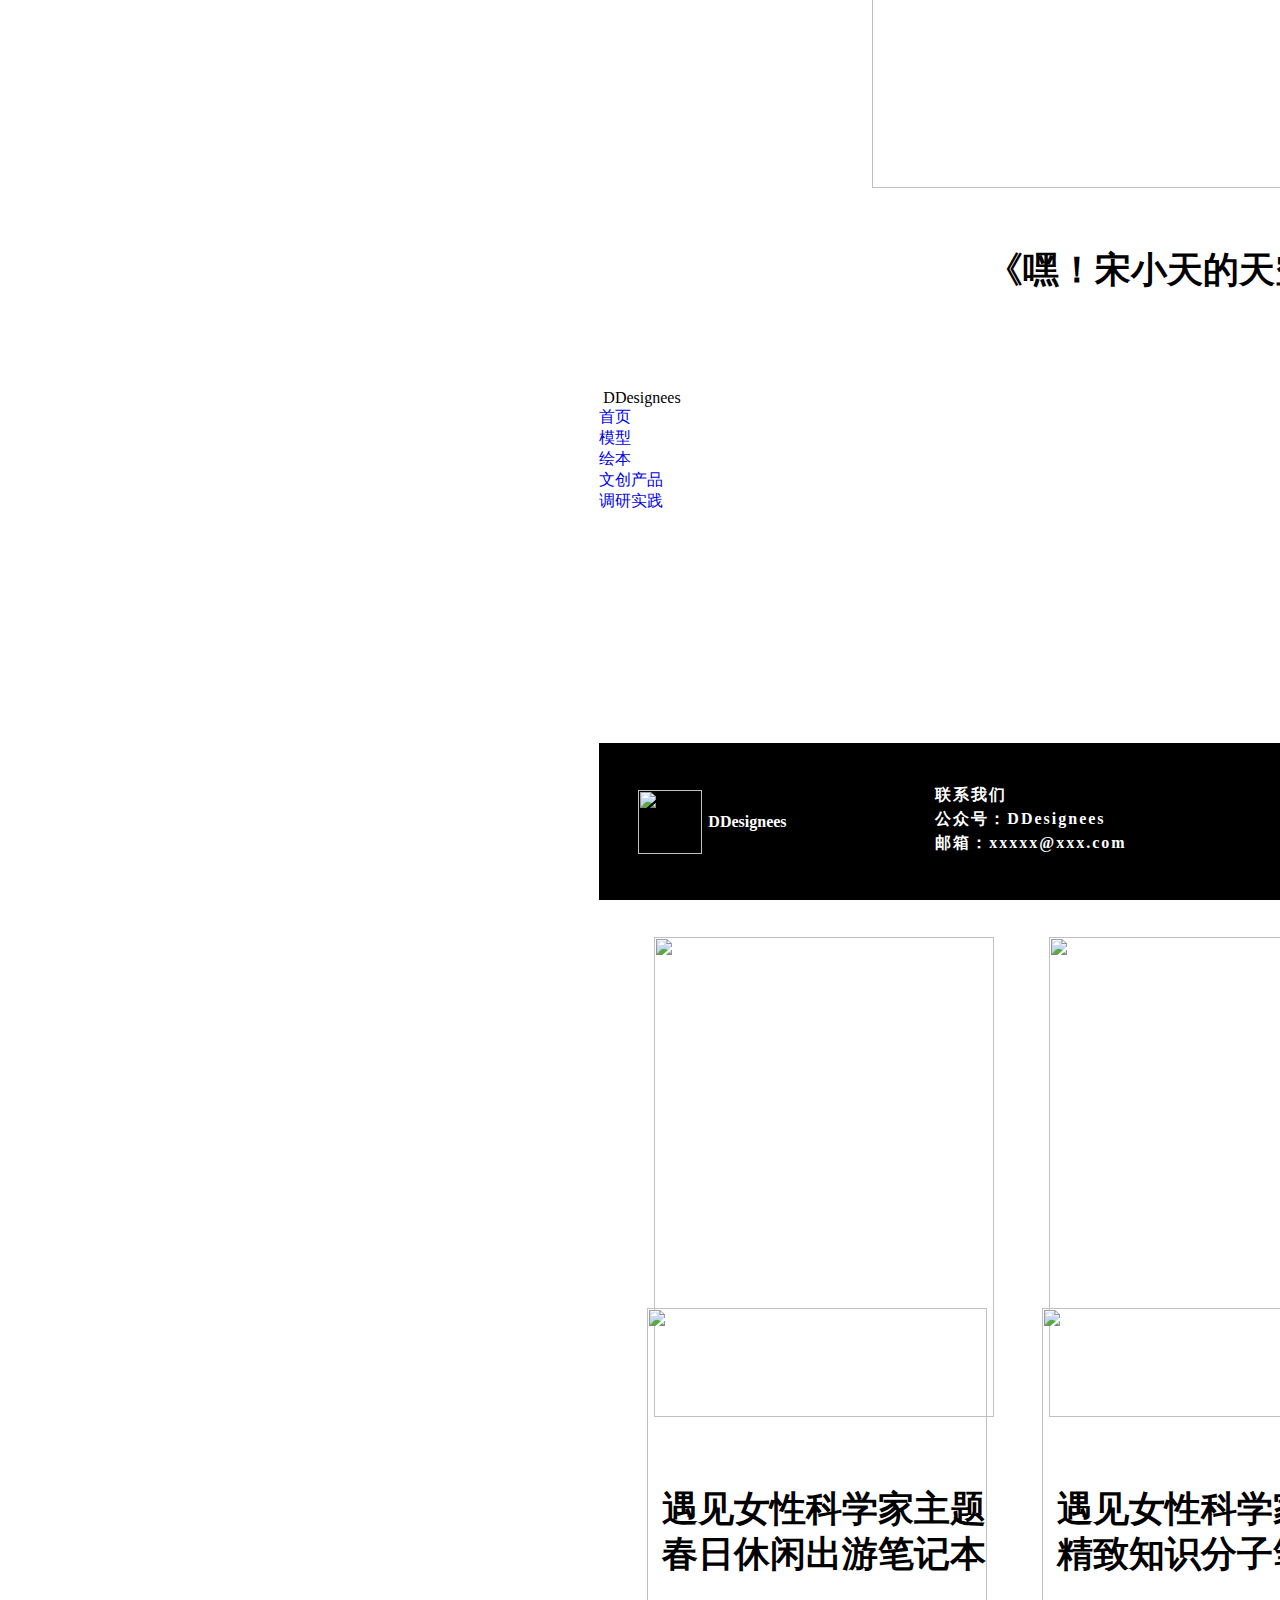
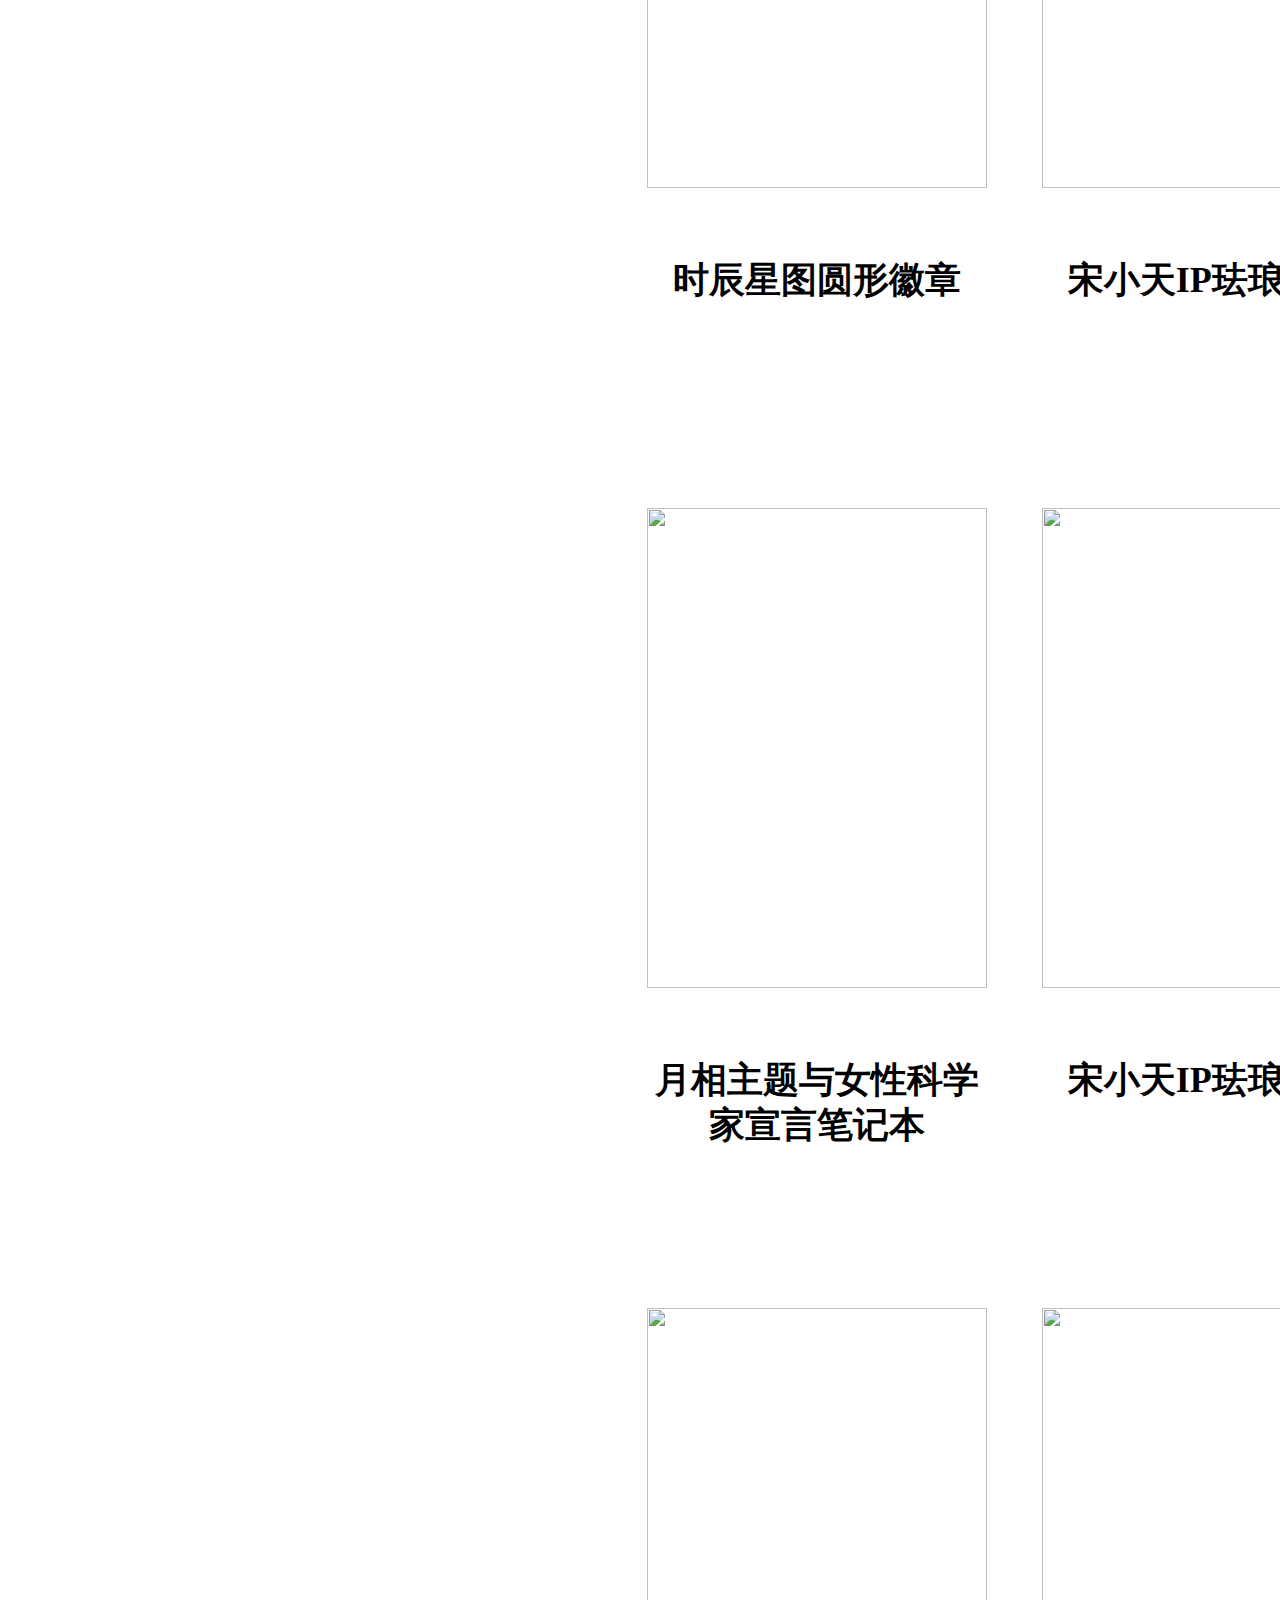
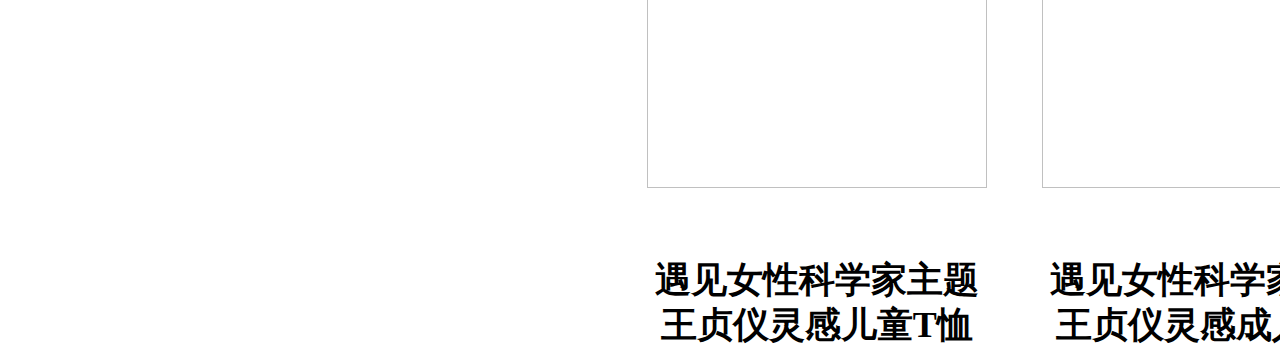
==== merch.html @ 80d99777 "Add files via upload" ====
<!DOCTYPE html>
<html lang="en">

<head>
    <meta charset="UTF-8">
    <meta http-equiv="X-UA-Compatible" content="IE=edge">
    <meta name="viewport" content="width=device-width, initial-scale=1.0">
    <title>文创产品</title>
    <link rel="stylesheet" href="./css/nav.css">
    <link rel="stylesheet" href="./css/all.css">
    <style>
        * {
            padding: 0px;
            margin: 0px;
            list-style: none;
            bottom: 0;
            text-decoration: none;
        }
        body{
            display: flex;
            justify-content: center;
            align-items: center;
            height: 100vh;
            background-color: rgb(255, 255, 255);
        }
        body .shell-main-nav ul .nav-box {
            left: 240px;
        }

        body .shell-main {
            margin-bottom: 0;
        }

        body .shell-main-nav {
            margin-bottom: 0;
        }
        body .shell-main-footer {
            /* min-height: 100%; */
            /* height:100% */
            margin-top: 4000px;
            margin-bottom: 0px;
            bottom: 0px;
            position: sticky;
            height: 144px;
            padding: 0px;
            /* background-color: black; */
        }
        
        body .shell-main-footer .container{
            width: 100%;
            bottom: 0;
            margin-bottom: 0;
            position: fixed;
            /* position: absolute; */
            height: 157px;
            /* transform: translateY(0px); */
            display: flex;
            justify-content: center;
            letter-spacing: 2px;
            /* align-items: center; */
            /* text-align: center; */
            font: 100 30px 'font';
            background-color: black;
          }
          
        body .shell-main-footer .container .footer-left {
            display: flex;
            height: 157px;
            width: 64px;
            left: 39px;
            /* align-items: center; */
            /* justify-content: center; */
            position:absolute
          }
          
        body .shell-main-footer .container .footer-left-logo {
            display: flex;
            height: 157px;
            width: 64px;
            /* left: 39px; */
            align-items: center;
            text-align: center;
            position: absolute;
          }
          
        body .shell-main-footer .container .footer-left-logo img {
            width: 64px;
            height: 64px;
          }
          
        body .shell-main-footer .container .footer-left-logo span {
            position: absolute;
            width: 92px;
            height: 24px;
            left: 70px;
            top: calc(50% - 24px/2);
            letter-spacing: 0;
            font: 16px 'font';
            font-weight: 700;
            display: flex;
            align-items: center;
            text-align: center;
            color: #FFFFFF;
          }
          
        body .shell-main-footer .container .footer-left-word{
            position: absolute;
            display: inline-block;
            width: 300px;
            left: 297px;
            bottom: 45px;
          }
          
        body .shell-main-footer .container .footer-left-word p {
            font: 16px 'font';
            font-weight: 700;
            line-height: 24px;
            color: #FFFFFF;
            display: flex;
            align-items: center;
            text-align: center;
          }
          
        body .shell-main-footer .container .footer-right {
            display: inline-block;
            width: 344px;
            align-items: center;
            justify-content: center;
            position: absolute;
            right: 63px;
            bottom: 50px;
          }
          
        body .shell-main-footer .container .footer-right .footer-right-word {
            align-items: center;
            justify-content: center;
            position: absolute;
          }
          
        body .shell-main-footer .container .footer-right .footer-right-word p {
            font: 20px 'font';
            font-weight: 350;
            color: #FFFFFF;
            align-items: center;
            text-align: center;
            letter-spacing: 1px;
            line-height: 30px;
          }
        body .shell-main-article {
            position: absolute;
            height: auto;
            margin: 0;
        }
        body .shell-main-article img{
            position: absolute;
            top:0;
            width: 734px;
            height: 480px;
            text-align: center;
            align-items: center;
        }
        body .shell-main-words {
            position: absolute;
            display: flex;
            width: 100%;
            height: auto;
            top: 0px;
        }
        body .shell-main-words .article {
            width: 100%;
            height: auto;
            display: flex;
            justify-content: center;
            align-items: center;
            position: absolute;
            top: 89px;
        }
        body .shell-main-words .article .passage {
            width: 100%;
            height: auto;
            display: flex;
            justify-content: center;
            align-items: center;
            position: absolute;
            top: 89px;
        }
        body .shell-main-words .article .passage img {
            position: absolute;
            width: 734px;
            height: 480px;
            top:0;
        }
        body .shell-main-words .article .passage h1{
            width: 100%;
            top: 550px;
            position: absolute;
            font: 'font';
            font-style: normal;
            font-weight: 700;
            font-size: 36px;
            line-height: 24px;
            /* or 67% */
            align-items: center;
            text-align: center;
            /* black */

            color: #000000;

        }
        body .shell-main-words .article .passage .words{
            columns: 340px 3;
            position: absolute;
        }
    </style>
</head>

<body>
    <div class="shell">
        <div class="shell-main">
            <div class="shell-main-nav">
                <div class="logo">
                    <img src="./image/logo icon.png" alt="">
                    <span>DDesignees</span>
                </div>
                <ul>
                    <li><a href="./index.html">首页</a></li>
                    <li><a href="./model_orbit.html">模型</a></li>
                    <li><a href="./sketch.html">绘本</a></li>
                    <li><a href="./merch.html">文创产品</a></li>
                    <li><a href="./research.html">调研实践</a></li>
                    <div class="nav-box"></div>
                </ul>
            </div>
        </div>
        <div class="shell-main-words" style="margin-top:-270px">
            <div class="article" style="margin-top:-100px">
                <div class="passage" style="margin-top:-100px">
                    <img src=".\image\文创\微信图片_20220823114040.jpg">
                    <h1>《嘿！宋小天的天空》原创绘本</h1>
                    <div class="images" style="position:relative;width: 1185px; height: 480px;margin:55px; margin-top:1800px; text-align:center; align-items:center">
                        <div class="container" style="position:relative; width: 340px;height: 480px;margin-right:55px">
                            <img src=".\image\文创\1.png" style="position:relative; width: 340px;height: 480px;margin-right:55px">
                            <h1 style="position: absolute; line-height: 45px;">遇见女性科学家主题<br/>春日休闲出游笔记本</h1>
                        </div>
                        <div class="container" style="position:absolute; left:395px; width: 340px;height: 480px;margin-right:55px">
                            <img src=".\image\文创\2.png" style="position:relative; width: 340px;height: 480px;margin-right:55px">
                            <h1 style="position: absolute; line-height: 45px;">遇见女性科学家主题<br/>精致知识分子笔记本</h1>
                        </div>
                        <div class="container" style="position:absolute; left:790px; width: 340px;height: 480px;margin-right:55px">
                            <img src=".\image\文创\3.png" style="position:relative; width: 340px;height: 480px;">
                            <h1 style="position: absolute; line-height: 45px;">遇见女性科学家主题<br/>春日休闲出游笔记本</h1>
                        </div>
                       
                    </div>

                    <div class="images" style="position:absolute;width: 1185px; height: 480px;margin:55px; top:600px; margin-top:1000px; text-align:center; align-items:center">
                        <div class="container" style="position:relative; width: 340px;height: 480px;margin-right:55px">
                            <img src=".\image\文创\4.png" style="position:relative; width: 340px;height: 480px;margin-right:55px">
                            <h1 style="position: absolute; line-height: 45px;">时辰星图圆形徽章</h1>
                        </div>
                        <div class="container" style="position:absolute; left:395px; width: 340px;height: 480px;margin-right:55px">
                            <img src=".\image\文创\5.png" style="position:relative; width: 340px;height: 480px;margin-right:55px">
                            <h1 style="position: absolute; line-height: 45px;">宋小天IP珐琅徽章</h1>
                        </div>
                        <div class="container" style="position:absolute; left:790px; width: 340px;height: 480px;margin-right:55px">
                            <img src=".\image\文创\6.png" style="position:relative; width: 340px;height: 480px;">
                            <h1 style="position: absolute; line-height: 45px;">月相变化珐琅徽章</h1>
                        </div>
                       
                    </div>
                    <div class="images" style="position:absolute;width: 1185px; height: 480px;margin:55px; top:1400px; margin-top:1000px; text-align:center; align-items:center">
                        <div class="container" style="position:relative; width: 340px;height: 480px;margin-right:55px">
                            <img src=".\image\文创\7.png" style="position:relative; width: 340px;height: 480px;margin-right:55px">
                            <h1 style="position: absolute; line-height: 45px;">月相主题与女性科学家宣言笔记本</h1>
                        </div>
                        <div class="container" style="position:absolute; left:395px; width: 340px;height: 480px;margin-right:55px">
                            <img src=".\image\文创\8.png" style="position:relative; width: 340px;height: 480px;margin-right:55px">
                            <h1 style="position: absolute; line-height: 45px;">宋小天IP珐琅徽章</h1>
                        </div>
                        <div class="container" style="position:absolute; left:790px; width: 340px;height: 480px;margin-right:55px">
                            <img src=".\image\文创\9.png" style="position:relative; width: 340px;height: 480px;">
                            <h1 style="position: absolute; line-height: 45px;">宋小天IP金属徽章</h1>
                        </div>
                       
                    </div>
                    <div class="images" style="position:absolute;width: 1185px; height: 480px;margin:55px; top:2200px; margin-top:1000px; text-align:center; align-items:center">
                        <div class="container" style="position:relative; width: 340px;height: 480px;margin-right:55px">
                            <img src=".\image\文创\10.png" style="position:relative; width: 340px;height: 480px;margin-right:55px">
                            <h1 style="position: absolute; line-height: 45px;">遇见女性科学家主题王贞仪灵感儿童T恤</h1>
                        </div>
                        <div class="container" style="position:absolute; left:395px; width: 340px;height: 480px;margin-right:55px">
                            <img src=".\image\文创\11.png" style="position:relative; width: 340px;height: 480px;margin-right:55px">
                            <h1 style="position: absolute; line-height: 45px;">遇见女性科学家主题王贞仪灵感成人T恤</h1>
                        </div>
                        <div class="container" style="position:absolute; left:790px; width: 340px;height: 480px;margin-right:55px">
                            <img src=".\image\文创\12.png" style="position:relative; width: 340px;height: 480px;">
                            <h1 style="position: absolute; line-height: 45px;">遇见女性科学家主题王贞仪灵感棒球帽</h1>
                        </div>
                       
                    </div>
                </div>
                
        </div>
                <div class="shell-main-footer">
                    <div class="container">
                        <div class="footer-left">
                            <div class="footer-left-logo">
                                <img src="./image/logo icon.png" alt="">
                                <span>DDesignees</span>
                            </div>
                            <div class="footer-left-word">
                                <p>联系我们</p>
                                <p>公众号：DDesignees</p>
                                <p>邮箱：xxxxx@xxx.com</p>
                            </div>
                        </div>
                        <div class="footer-right">
                            <div class="footer-right-word">
                                <p>以好奇驱动，将讯息传递。</p>
                                <p>Think big, starts small.</p>
                            </div>
                        </div>
                    </div>
                </div>    
    </div>

</body>

</html>
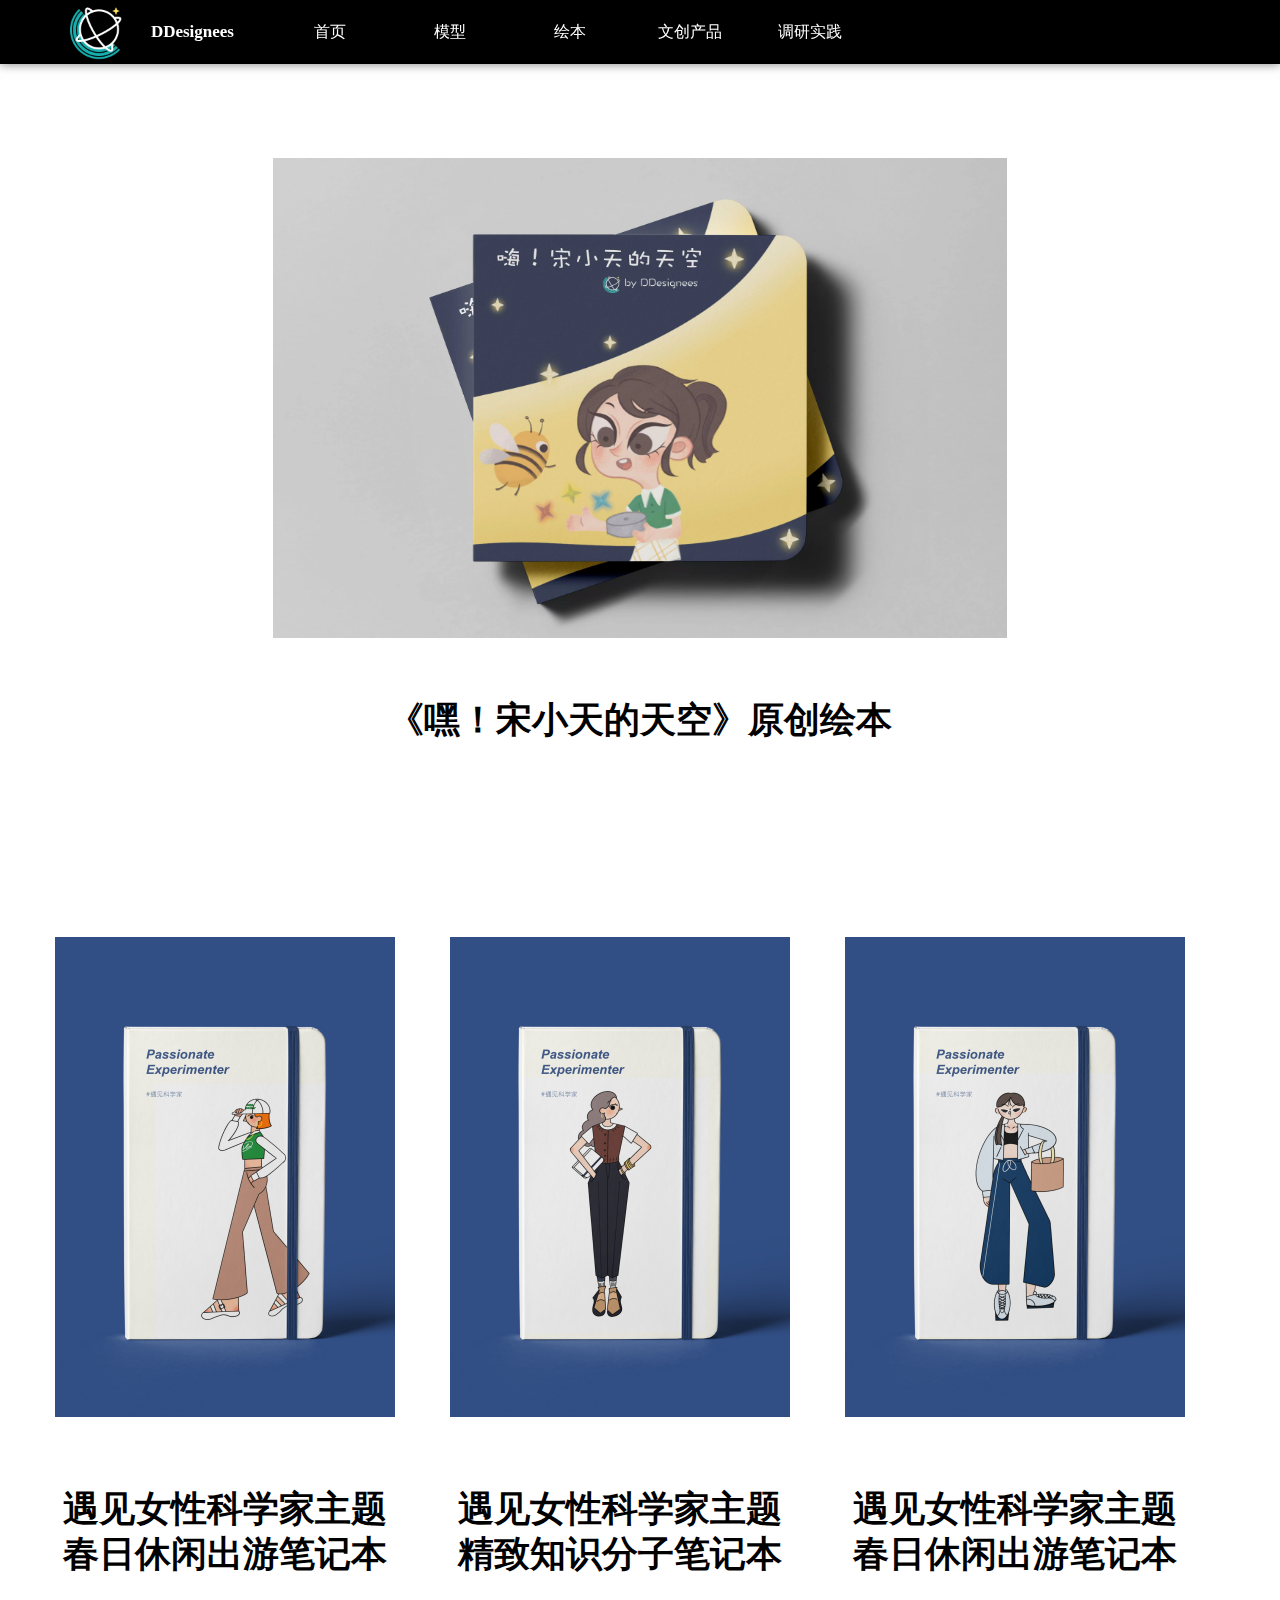
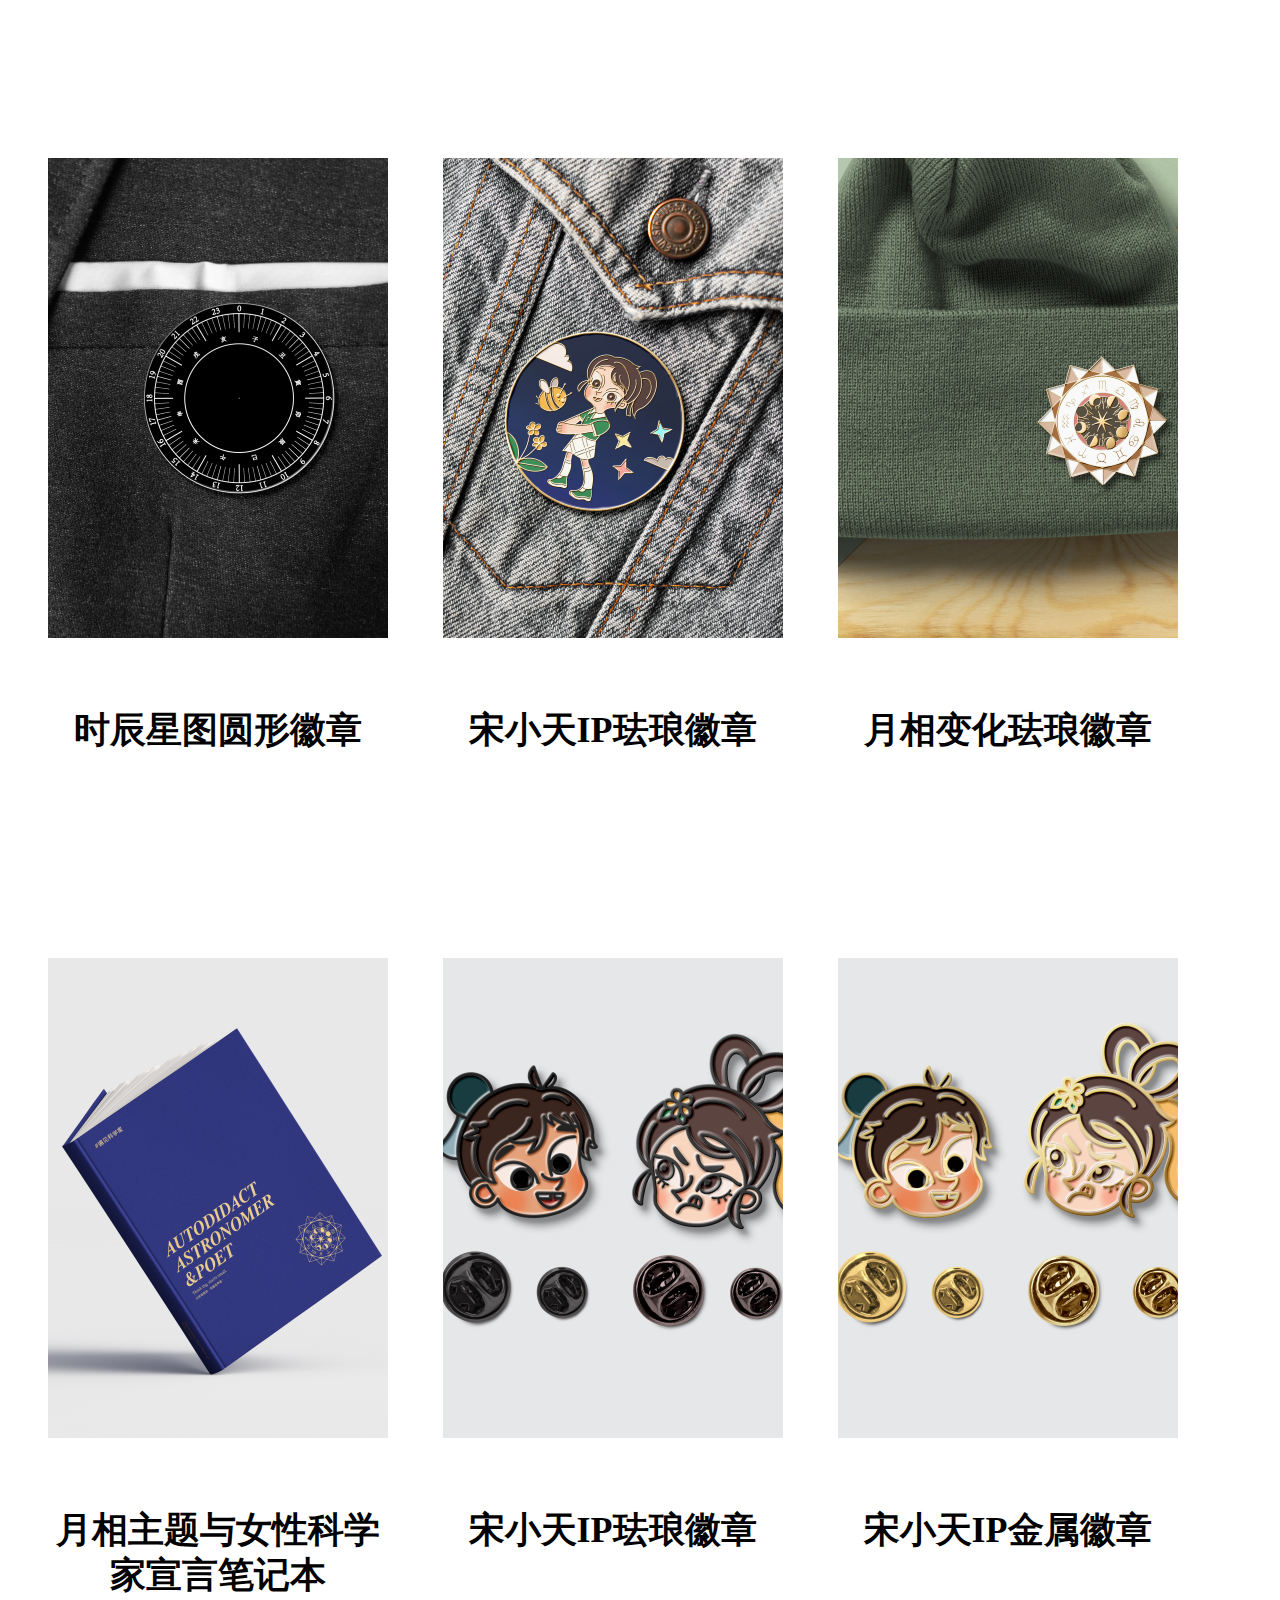
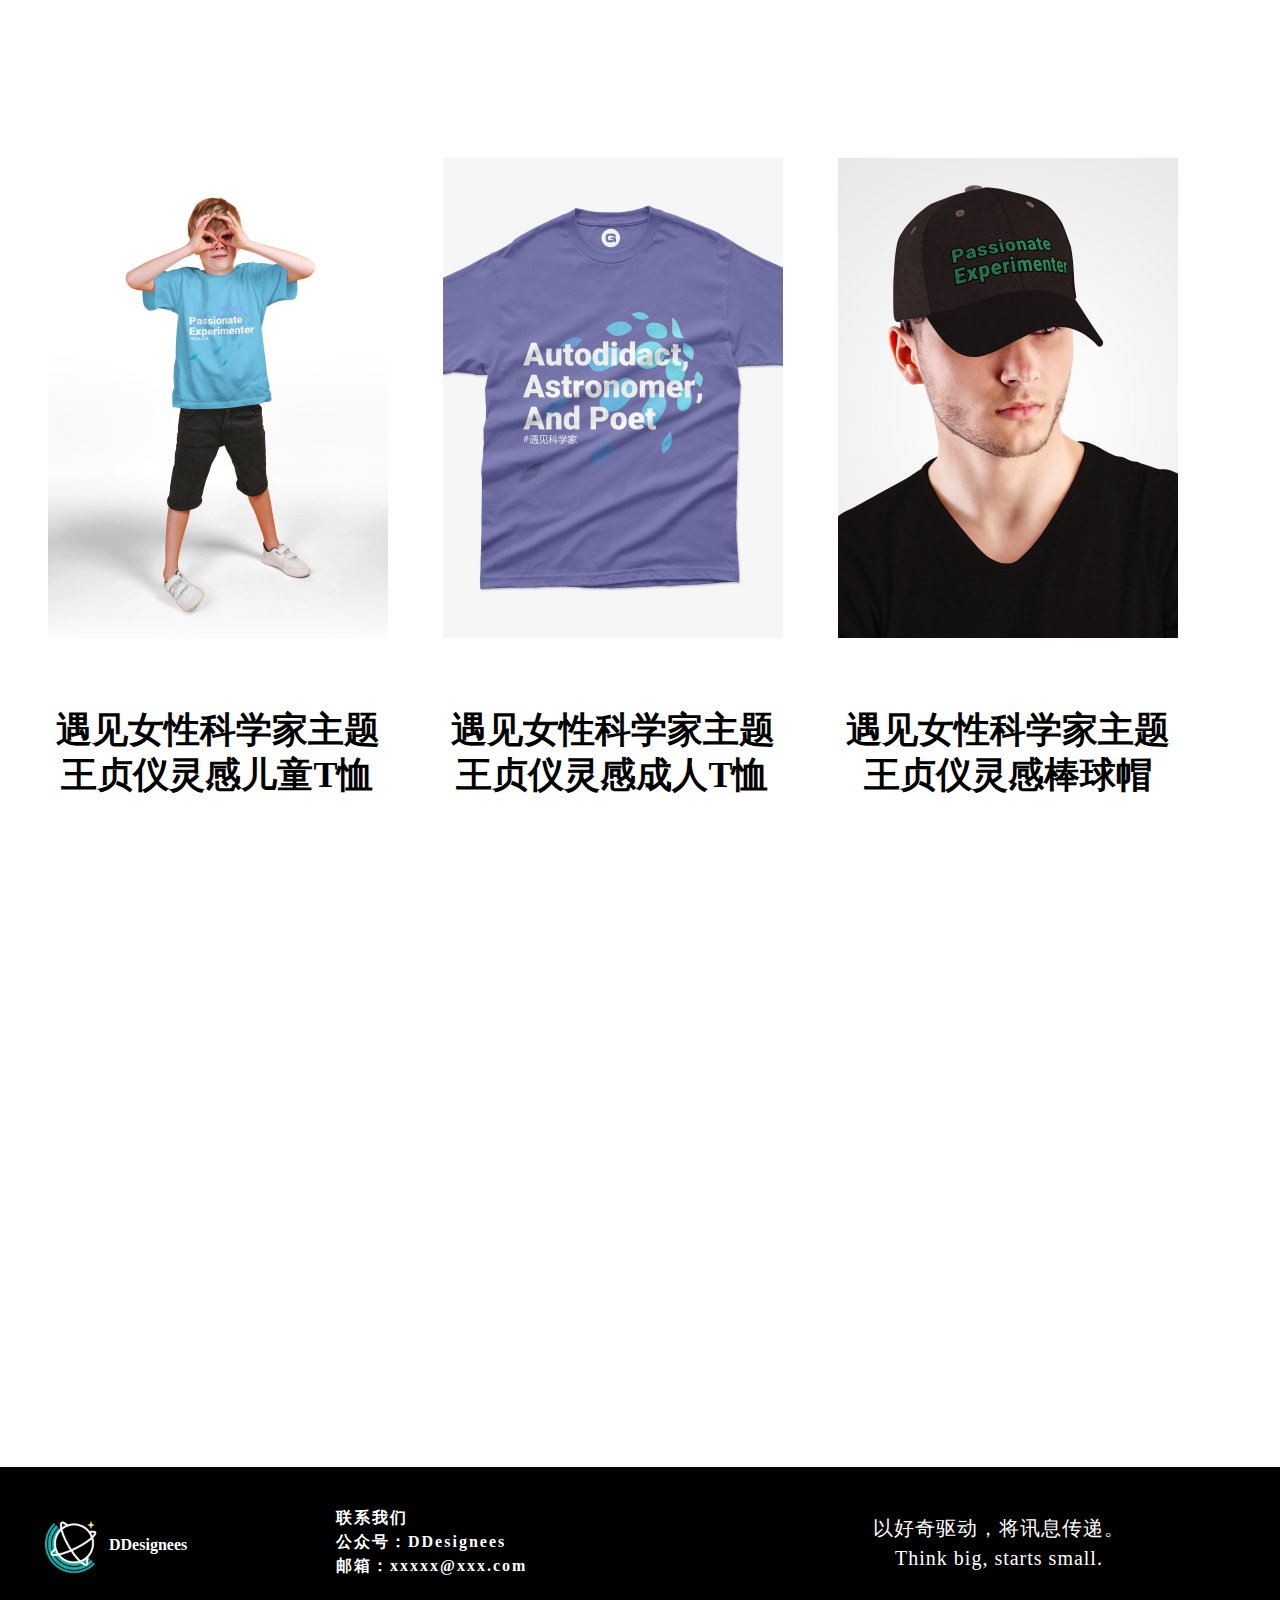
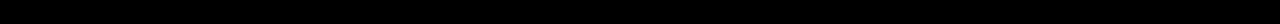
==== commit f18373bd: "Add files via upload" ====
--- a/merch.html
+++ b/merch.html
@@ -37,7 +37,7 @@
         body .shell-main-footer {
             /* min-height: 100%; */
             /* height:100% */
-            margin-top: 4000px;
+            margin-top: 4500px;
             margin-bottom: 0px;
             bottom: 0px;
             position: sticky;
--- a/css/nav.css
+++ b/css/nav.css
@@ -0,0 +1,121 @@
+body .shell-main {
+  width: 100%;
+  height: auto;
+  position: relative;
+  transition: .2s;
+  display: flex;
+  flex-direction: column;
+  align-items: center;
+  margin-bottom: 144px;
+}
+
+body .shell-main-nav {
+  width: 100%;
+  height: 64px;
+  position: fixed;
+  z-index: 999;
+  top: 0;
+  box-shadow: 0 0 10px rgba(0, 0, 0, 0.5);
+  margin-bottom: 18vh;
+  background: rgba(0, 0, 0, 1);
+  backdrop-filter: blur(13px);
+}
+
+body .shell-main-nav .logo {
+  width: 170px;
+  height: 100%;
+  position: absolute;
+  left: 5%;
+  justify-content: space-between;
+  display: flex;
+  align-items: center;
+}
+
+body .shell-main-nav .logo img {
+  width: 64px;
+  height: 64px;
+  border-radius: 50%;
+}
+
+body .shell-main-nav .logo span {
+  font: 100 17px 'font';
+  font-weight: bold;
+  color: #fff;
+}
+
+body .shell-main-nav ul {
+  width: 600px;
+  height: 100%;
+  display: flex;
+  justify-content: space-evenly;
+  align-items: center;
+  position: absolute;
+  right: 32%;
+}
+
+body .shell-main-nav ul .nav-box {
+  position: absolute;
+  bottom: 1px;
+  left: 0;
+  width: 115px;
+  height: 5px;
+  border-radius: 2px;
+  z-index: -999;
+  transition: .5s;
+}
+
+body .shell-main-nav ul li {
+  width: 150px;
+  text-align: center;
+}
+
+body .shell-main-nav ul li a {
+  color: rgb(255, 255, 255);
+  display: block;
+  width: 100%;
+  height: 100%;
+  line-height: 60px;
+  text-align: center;
+}
+body .shell-main-nav ul li:nth-child(1):hover~.nav-box {
+  left: 0px;
+  background-color: rgb(255, 255, 255);
+}
+body .shell-main-nav ul li:nth-child(2):hover~.nav-box {
+  left: 120px;
+  background-color: rgb(255, 255, 255);
+}
+
+body .shell-main-nav ul li:nth-child(3):hover~.nav-box {
+  left: 240px;
+  background-color: #ffffff;
+}
+
+body .shell-main-nav ul li:nth-child(4):hover~.nav-box {
+  left: 360px;
+  background-color: #ffffff;
+}
+
+body .shell-main-nav ul li:nth-child(5):hover~.nav-box {
+  left: 480px;
+  background-color: #ffffff;
+}
+/* media */
+@media (max-width:768px) {
+  body .shell-main-nav ul {
+      transform: scale(.7);
+      right: -60px;
+      top: 2px;
+  }
+}
+
+@media (max-width:600px) {
+  body .shell-main-nav .logo {
+      display: none;
+  }
+
+  body .shell-main-nav ul {
+      transform: scale(.6);
+      right: -130px;
+  }
+}--- a/css/all.css
+++ b/css/all.css
@@ -0,0 +1,48 @@
+@charset "UTF-8";
+
+@font-face {
+  font-family: 'font';
+  src: url("../font/NotoSansHK-Bold-Alphabetic.ttf");
+}
+
+* {
+  padding: 0;
+  margin: 0;
+  list-style: none;
+  outline: none;
+  text-decoration: none;
+}
+
+body {
+  display: flex;
+  justify-content: center;
+  align-items: center;
+  background-color: #f7f7f7;
+}
+
+body .shell {
+  width: 100%;
+  position: relative;
+  height: auto;
+  display: flex;
+  flex-direction: column;
+  align-items: center;
+}
+
+body .shell-main-footer {
+  width: 100%;
+  /* bottom: 0; */
+  margin: 0;
+  margin-bottom: 0;
+  /* position: fixed; */
+  position: absolute;
+  height: 144px;
+  transform: translateY(0px);
+  display: flex;
+  justify-content: center;
+  /* letter-spacing: 2px; */
+  align-items: center;
+  text-align: center;
+  font: 100 30px 'font';
+  background-color: black;
+}